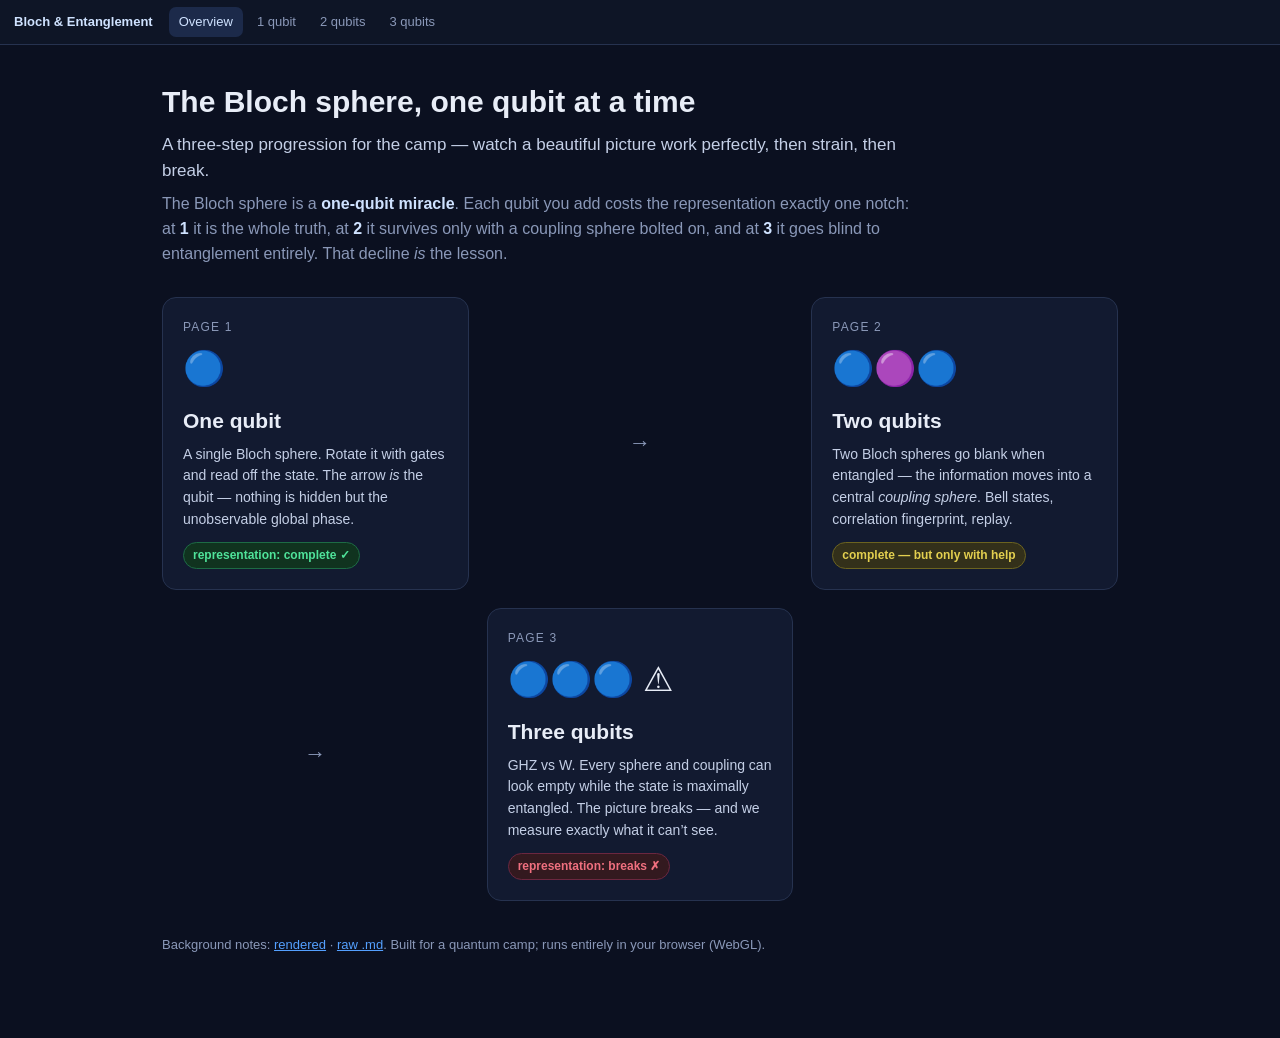
==== docs/index.html @ 5ec2822d "Add interactive Bloch sphere & entanglement camp site A static WebGL (three.js) teaching site for a " ====
<!DOCTYPE html>
<html lang="en">
<head>
<meta charset="UTF-8" />
<meta name="viewport" content="width=device-width, initial-scale=1.0" />
<title>Bloch Spheres &amp; Entanglement — a 1 → 2 → 3 qubit progression</title>
<style>
  :root{--bg:#0b1020;--panel:#121a30;--panel2:#0e1526;--ink:#e8edf7;--muted:#8a98b8;--line:#26324f;--b:#54a0ff}
  *{box-sizing:border-box}
  html,body{margin:0;background:var(--bg);color:var(--ink);
    font-family:-apple-system,BlinkMacSystemFont,"Segoe UI",Roboto,Helvetica,Arial,sans-serif;line-height:1.55}
  .qnav{display:flex;align-items:center;gap:4px;padding:7px 14px;background:#0e1526;
    border-bottom:1px solid #26324f;font-size:13px}
  .qnav .brand{font-weight:700;color:#cfe2ff;margin-right:12px}
  .qnav a{color:#8a98b8;text-decoration:none;padding:5px 10px;border-radius:7px}
  .qnav a:hover{background:#16203a;color:#cfe2ff}
  .qnav a.active{background:#1c2a4a;color:#cfe2ff}
  .wrap{max-width:1000px;margin:0 auto;padding:34px 22px 70px}
  h1{font-size:30px;margin:0 0 6px}
  .lede{color:#c4cfe6;font-size:17px;max-width:760px;margin:0 0 8px}
  .thesis{color:var(--muted);max-width:760px;margin:0 0 30px}
  .thesis b{color:#cfe2ff}
  .cards{display:grid;grid-template-columns:repeat(auto-fit,minmax(260px,1fr));gap:18px}
  a.card{display:block;text-decoration:none;color:inherit;background:var(--panel);
    border:1px solid var(--line);border-radius:14px;padding:20px;transition:.14s}
  a.card:hover{border-color:#46598f;transform:translateY(-2px);background:#16203a}
  .card .n{font-size:12px;letter-spacing:.1em;text-transform:uppercase;color:var(--muted)}
  .card h2{font-size:21px;margin:4px 0 6px}
  .card .viz{font-size:34px;margin:6px 0 10px}
  .card p{color:#c4cfe6;font-size:14px;margin:0 0 12px}
  .tag{display:inline-block;font-size:12px;font-weight:600;padding:3px 9px;border-radius:20px}
  .tag.ok{background:#10331f;color:#4fe39a;border:1px solid #1d6b45}
  .tag.edge{background:#33301a;color:#e3cf4f;border:1px solid #6b6320}
  .tag.fail{background:#33191f;color:#f0707f;border:1px solid #6b2740}
  .arrow{color:var(--muted);font-size:22px;align-self:center;text-align:center}
  .foot{margin-top:34px;color:var(--muted);font-size:13px}
  .foot a{color:var(--b)}
  @media(max-width:840px){.arrow{display:none}}
</style>
</head>
<body>
<nav class="qnav">
  <span class="brand">Bloch &amp; Entanglement</span>
  <a href="index.html" class="active">Overview</a>
  <a href="one-qubit.html">1 qubit</a>
  <a href="two-qubit.html">2 qubits</a>
  <a href="three-qubit.html">3 qubits</a>
</nav>
<div class="wrap">
  <h1>The Bloch sphere, one qubit at a time</h1>
  <p class="lede">A three-step progression for the camp — watch a beautiful picture work perfectly,
    then strain, then break.</p>
  <p class="thesis">The Bloch sphere is a <b>one-qubit miracle</b>. Each qubit you add costs the
    representation exactly one notch: at <b>1</b> it is the whole truth, at <b>2</b> it survives only
    with a coupling sphere bolted on, and at <b>3</b> it goes blind to entanglement entirely. That
    decline <em>is</em> the lesson.</p>

  <div class="cards">
    <a class="card" href="one-qubit.html">
      <div class="n">Page 1</div>
      <div class="viz">🔵</div>
      <h2>One qubit</h2>
      <p>A single Bloch sphere. Rotate it with gates and read off the state. The arrow <em>is</em>
        the qubit — nothing is hidden but the unobservable global phase.</p>
      <span class="tag ok">representation: complete ✓</span>
    </a>

    <div class="arrow">→</div>

    <a class="card" href="two-qubit.html">
      <div class="n">Page 2</div>
      <div class="viz">🔵🟣🔵</div>
      <h2>Two qubits</h2>
      <p>Two Bloch spheres go blank when entangled — the information moves into a central
        <em>coupling sphere</em>. Bell states, correlation fingerprint, replay.</p>
      <span class="tag edge">complete — but only with help</span>
    </a>

    <div class="arrow">→</div>

    <a class="card" href="three-qubit.html">
      <div class="n">Page 3</div>
      <div class="viz">🔵🔵🔵 ⚠</div>
      <h2>Three qubits</h2>
      <p>GHZ vs W. Every sphere and coupling can look empty while the state is maximally entangled.
        The picture breaks — and we measure exactly what it can’t see.</p>
      <span class="tag fail">representation: breaks ✗</span>
    </a>
  </div>

  <p class="foot">Background notes: <a href="notes.html">rendered</a> ·
    <a href="bloch-sphere-and-entanglement.md">raw .md</a>. Built for a quantum camp; runs entirely
    in your browser (WebGL).</p>
</div>
</body>
</html>
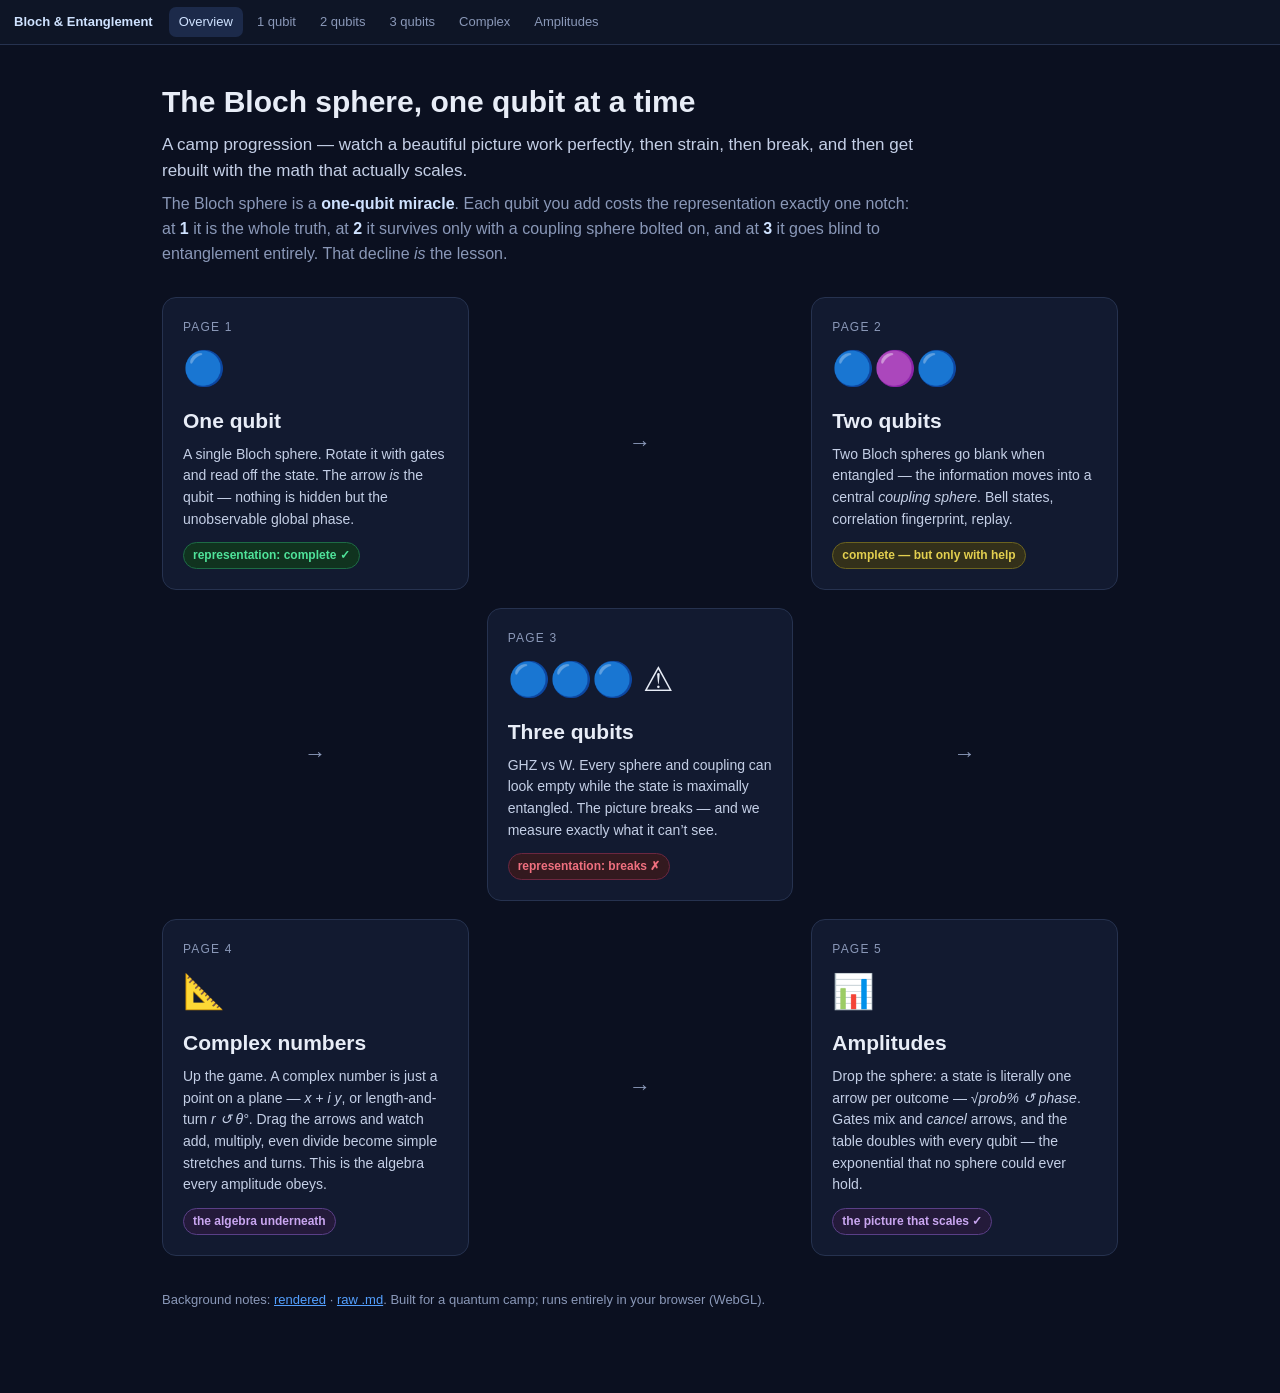
==== commit bb28265a: "Add Complex & Amplitudes pages, wire site-wide navigation New foundation pages extending the Bloch p" ====
--- a/docs/index.html
+++ b/docs/index.html
@@ -32,6 +32,7 @@
   .tag.ok{background:#10331f;color:#4fe39a;border:1px solid #1d6b45}
   .tag.edge{background:#33301a;color:#e3cf4f;border:1px solid #6b6320}
   .tag.fail{background:#33191f;color:#f0707f;border:1px solid #6b2740}
+  .tag.found{background:#241a3a;color:#c9a6f0;border:1px solid #5a3f87}
   .arrow{color:var(--muted);font-size:22px;align-self:center;text-align:center}
   .foot{margin-top:34px;color:var(--muted);font-size:13px}
   .foot a{color:var(--b)}
@@ -45,11 +46,13 @@
   <a href="one-qubit.html">1 qubit</a>
   <a href="two-qubit.html">2 qubits</a>
   <a href="three-qubit.html">3 qubits</a>
+  <a href="complex.html">Complex</a>
+  <a href="amplitudes.html">Amplitudes</a>
 </nav>
 <div class="wrap">
   <h1>The Bloch sphere, one qubit at a time</h1>
-  <p class="lede">A three-step progression for the camp — watch a beautiful picture work perfectly,
-    then strain, then break.</p>
+  <p class="lede">A camp progression — watch a beautiful picture work perfectly, then strain, then
+    break, and then get rebuilt with the math that actually scales.</p>
   <p class="thesis">The Bloch sphere is a <b>one-qubit miracle</b>. Each qubit you add costs the
     representation exactly one notch: at <b>1</b> it is the whole truth, at <b>2</b> it survives only
     with a coupling sphere bolted on, and at <b>3</b> it goes blind to entanglement entirely. That
@@ -86,6 +89,30 @@
         The picture breaks — and we measure exactly what it can’t see.</p>
       <span class="tag fail">representation: breaks ✗</span>
     </a>
+
+    <div class="arrow">→</div>
+
+    <a class="card" href="complex.html">
+      <div class="n">Page 4</div>
+      <div class="viz">📐</div>
+      <h2>Complex numbers</h2>
+      <p>Up the game. A complex number is just a point on a plane — <em>x + i y</em>, or
+        length-and-turn <em>r ↺ θ°</em>. Drag the arrows and watch add, multiply, even divide
+        become simple stretches and turns. This is the algebra every amplitude obeys.</p>
+      <span class="tag found">the algebra underneath</span>
+    </a>
+
+    <div class="arrow">→</div>
+
+    <a class="card" href="amplitudes.html">
+      <div class="n">Page 5</div>
+      <div class="viz">📊</div>
+      <h2>Amplitudes</h2>
+      <p>Drop the sphere: a state is literally one arrow per outcome — <em>√prob% ↺ phase</em>.
+        Gates mix and <em>cancel</em> arrows, and the table doubles with every qubit — the
+        exponential that no sphere could ever hold.</p>
+      <span class="tag found">the picture that scales ✓</span>
+    </a>
   </div>
 
   <p class="foot">Background notes: <a href="notes.html">rendered</a> ·
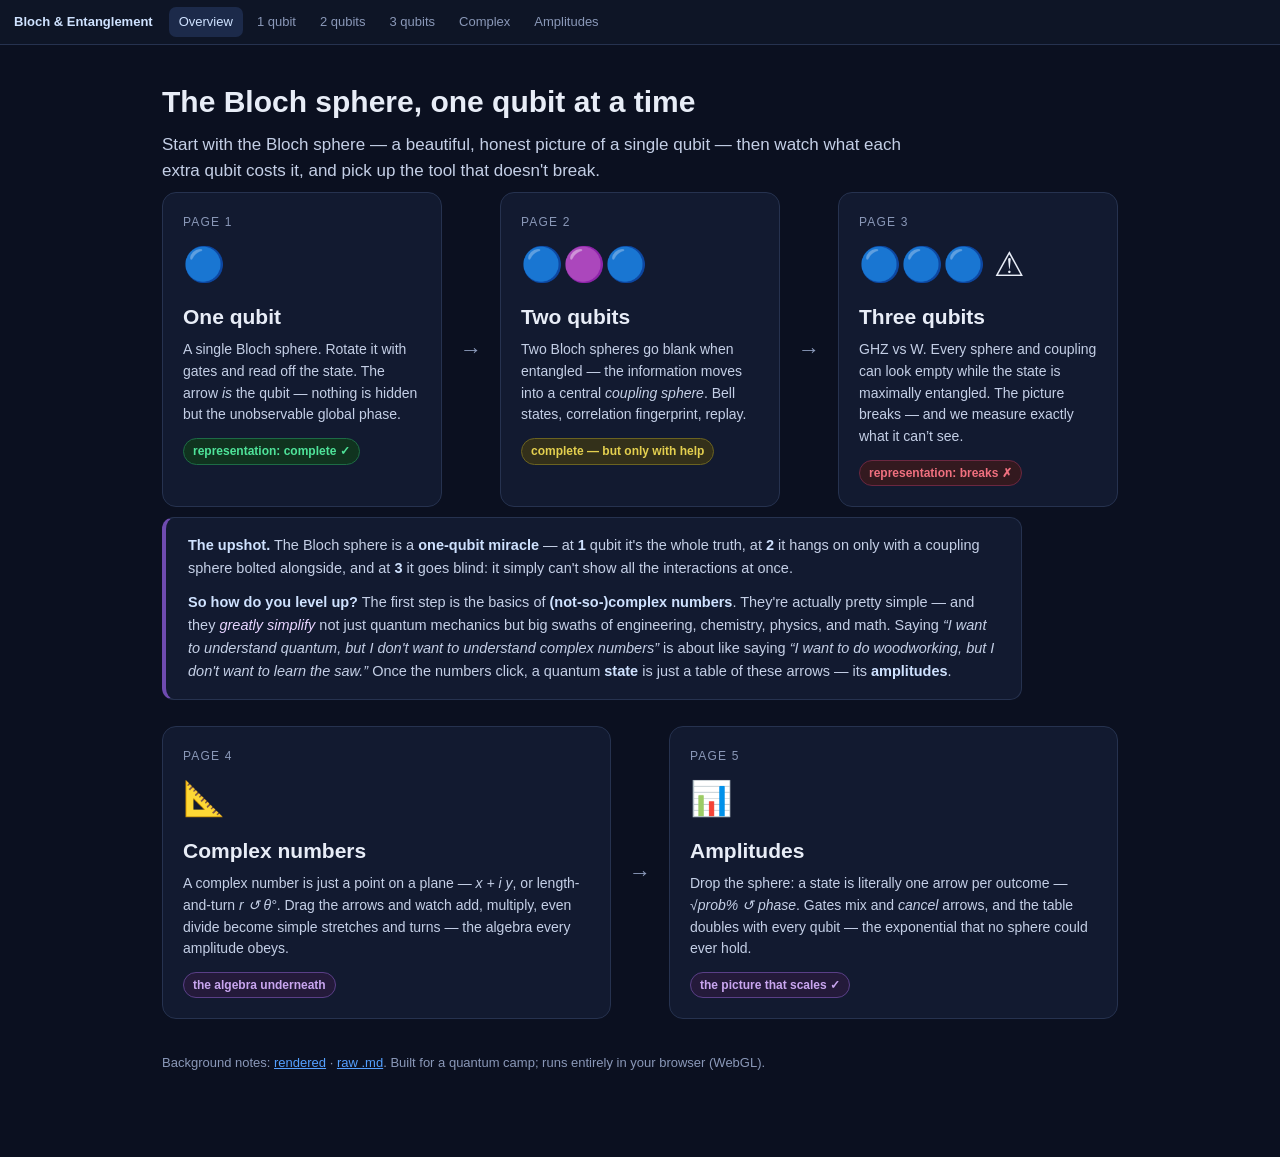
==== commit b453b515: "Restructure overview into Bloch → upshot → level-up flow Group the three Bloch cards, add an "upshot" ====
--- a/docs/index.html
+++ b/docs/index.html
@@ -20,9 +20,14 @@
   .lede{color:#c4cfe6;font-size:17px;max-width:760px;margin:0 0 8px}
   .thesis{color:var(--muted);max-width:760px;margin:0 0 30px}
   .thesis b{color:#cfe2ff}
-  .cards{display:grid;grid-template-columns:repeat(auto-fit,minmax(260px,1fr));gap:18px}
-  a.card{display:block;text-decoration:none;color:inherit;background:var(--panel);
+  .cards{display:flex;flex-wrap:wrap;gap:18px;align-items:stretch;margin-bottom:8px}
+  a.card{flex:1 1 250px;text-decoration:none;color:inherit;background:var(--panel);
     border:1px solid var(--line);border-radius:14px;padding:20px;transition:.14s}
+  .upshot{background:var(--panel);border:1px solid var(--line);border-left:4px solid #6f4bb0;
+    border-radius:12px;padding:16px 22px;margin:10px 0 26px;max-width:860px}
+  .upshot p{margin:0 0 10px;color:#c4cfe6;font-size:14.5px;line-height:1.6}
+  .upshot p:last-child{margin-bottom:0}
+  .upshot b{color:#cfe2ff} .upshot em{font-style:italic;color:#e7d4ff}
   a.card:hover{border-color:#46598f;transform:translateY(-2px);background:#16203a}
   .card .n{font-size:12px;letter-spacing:.1em;text-transform:uppercase;color:var(--muted)}
   .card h2{font-size:21px;margin:4px 0 6px}
@@ -33,7 +38,7 @@
   .tag.edge{background:#33301a;color:#e3cf4f;border:1px solid #6b6320}
   .tag.fail{background:#33191f;color:#f0707f;border:1px solid #6b2740}
   .tag.found{background:#241a3a;color:#c9a6f0;border:1px solid #5a3f87}
-  .arrow{color:var(--muted);font-size:22px;align-self:center;text-align:center}
+  .arrow{flex:0 0 auto;color:var(--muted);font-size:22px;align-self:center;text-align:center}
   .foot{margin-top:34px;color:var(--muted);font-size:13px}
   .foot a{color:var(--b)}
   @media(max-width:840px){.arrow{display:none}}
@@ -51,12 +56,8 @@
 </nav>
 <div class="wrap">
   <h1>The Bloch sphere, one qubit at a time</h1>
-  <p class="lede">A camp progression — watch a beautiful picture work perfectly, then strain, then
-    break, and then get rebuilt with the math that actually scales.</p>
-  <p class="thesis">The Bloch sphere is a <b>one-qubit miracle</b>. Each qubit you add costs the
-    representation exactly one notch: at <b>1</b> it is the whole truth, at <b>2</b> it survives only
-    with a coupling sphere bolted on, and at <b>3</b> it goes blind to entanglement entirely. That
-    decline <em>is</em> the lesson.</p>
+  <p class="lede">Start with the Bloch sphere — a beautiful, honest picture of a single qubit — then
+    watch what each extra qubit costs it, and pick up the tool that doesn't break.</p>
 
   <div class="cards">
     <a class="card" href="one-qubit.html">
@@ -89,16 +90,28 @@
         The picture breaks — and we measure exactly what it can’t see.</p>
       <span class="tag fail">representation: breaks ✗</span>
     </a>
+  </div>
 
-    <div class="arrow">→</div>
+  <div class="upshot">
+    <p><b>The upshot.</b> The Bloch sphere is a <b>one-qubit miracle</b> — at <b>1</b> qubit it's the
+      whole truth, at <b>2</b> it hangs on only with a coupling sphere bolted alongside, and at
+      <b>3</b> it goes blind: it simply can't show all the interactions at once.</p>
+    <p><b>So how do you level up?</b> The first step is the basics of <b>(not-so-)complex numbers</b>.
+      They're actually pretty simple — and they <em>greatly simplify</em> not just quantum mechanics
+      but big swaths of engineering, chemistry, physics, and math. Saying <i>“I want to understand
+      quantum, but I don't want to understand complex numbers”</i> is about like saying <i>“I want
+      to do woodworking, but I don't want to learn the saw.”</i> Once the numbers click, a quantum
+      <b>state</b> is just a table of these arrows — its <b>amplitudes</b>.</p>
+  </div>
 
+  <div class="cards">
     <a class="card" href="complex.html">
       <div class="n">Page 4</div>
       <div class="viz">📐</div>
       <h2>Complex numbers</h2>
-      <p>Up the game. A complex number is just a point on a plane — <em>x + i y</em>, or
-        length-and-turn <em>r ↺ θ°</em>. Drag the arrows and watch add, multiply, even divide
-        become simple stretches and turns. This is the algebra every amplitude obeys.</p>
+      <p>A complex number is just a point on a plane — <em>x + i y</em>, or length-and-turn
+        <em>r ↺ θ°</em>. Drag the arrows and watch add, multiply, even divide become simple
+        stretches and turns — the algebra every amplitude obeys.</p>
       <span class="tag found">the algebra underneath</span>
     </a>
 
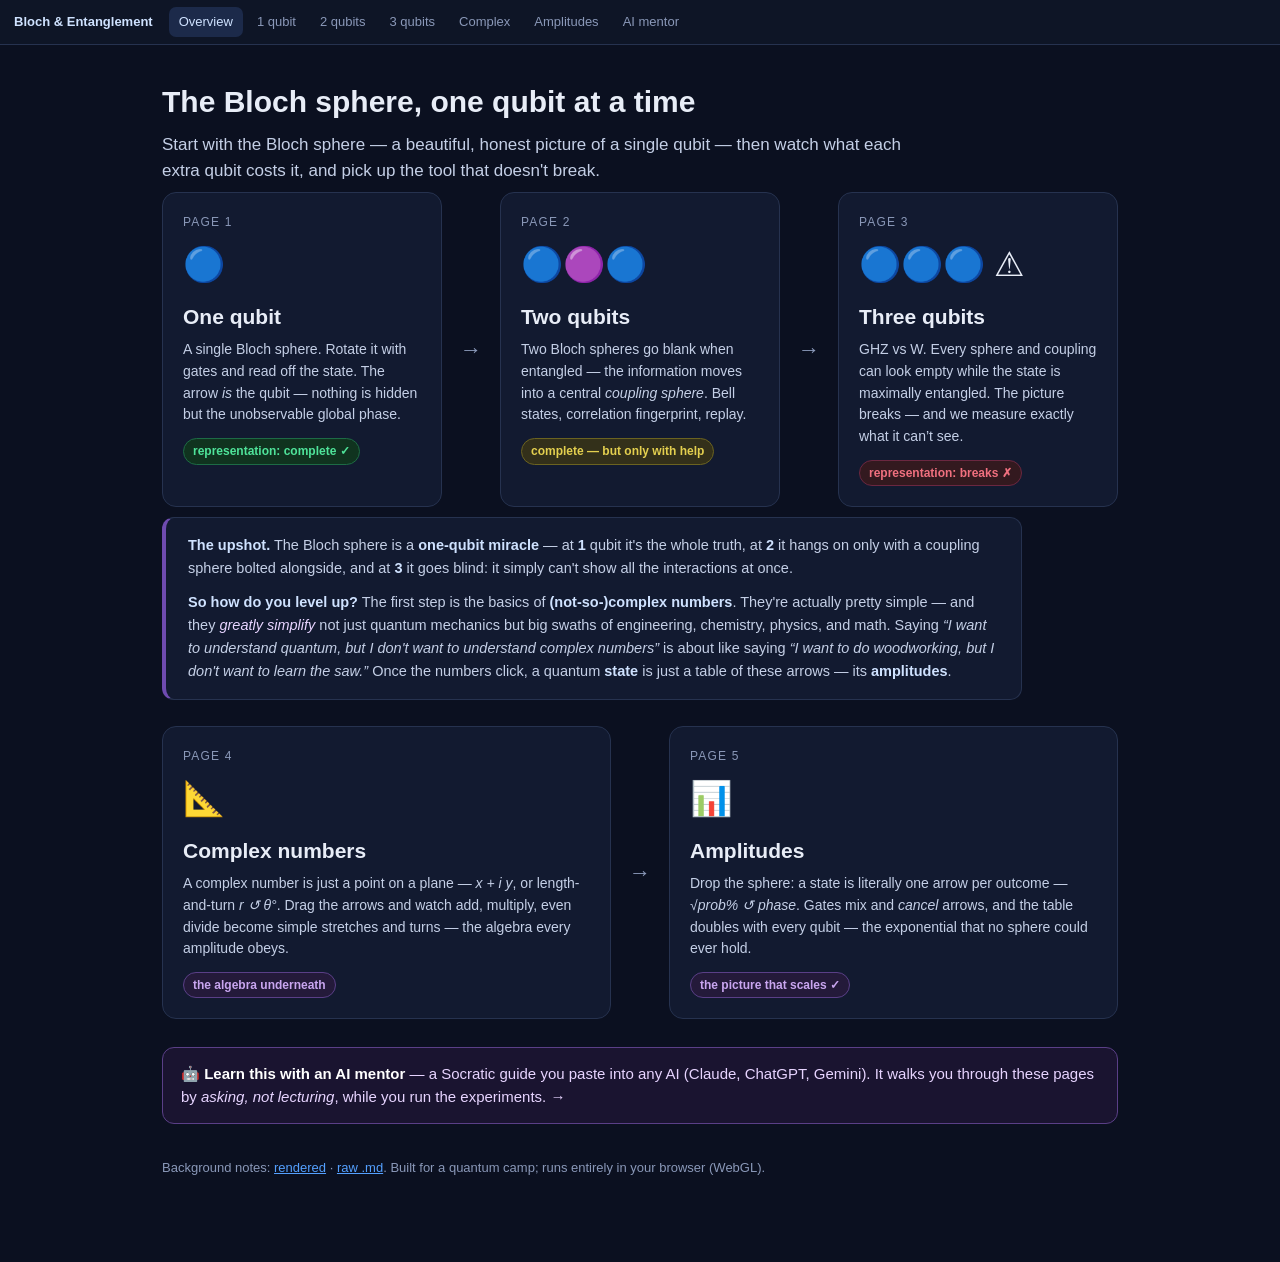
==== commit 553854b3: "Add discoverable AI-mentor guide for Socratic, self-paced learning A copy-paste system prompt that t" ====
--- a/docs/index.html
+++ b/docs/index.html
@@ -41,6 +41,9 @@
   .arrow{flex:0 0 auto;color:var(--muted);font-size:22px;align-self:center;text-align:center}
   .foot{margin-top:34px;color:var(--muted);font-size:13px}
   .foot a{color:var(--b)}
+  a.mentor{display:block;margin:28px 0 0;padding:15px 18px;background:#1a1430;border:1px solid #5a3f87;border-radius:12px;color:#e7d4ff;text-decoration:none;font-size:15px;line-height:1.5;transition:.14s}
+  a.mentor:hover{background:#221a3e;border-color:#7d5cc0;transform:translateY(-1px)}
+  a.mentor b{color:#fff}
   @media(max-width:840px){.arrow{display:none}}
 </style>
 </head>
@@ -53,6 +56,7 @@
   <a href="three-qubit.html">3 qubits</a>
   <a href="complex.html">Complex</a>
   <a href="amplitudes.html">Amplitudes</a>
+  <a href="ai-mentor.html">AI mentor</a>
 </nav>
 <div class="wrap">
   <h1>The Bloch sphere, one qubit at a time</h1>
@@ -128,6 +132,10 @@
     </a>
   </div>
 
+  <a class="mentor" href="ai-mentor.html">🤖 <b>Learn this with an AI mentor</b> — a Socratic guide you paste into any AI
+    (Claude, ChatGPT, Gemini). It walks you through these pages by <em>asking, not lecturing</em>, while you run the
+    experiments. →</a>
+
   <p class="foot">Background notes: <a href="notes.html">rendered</a> ·
     <a href="bloch-sphere-and-entanglement.md">raw .md</a>. Built for a quantum camp; runs entirely
     in your browser (WebGL).</p>
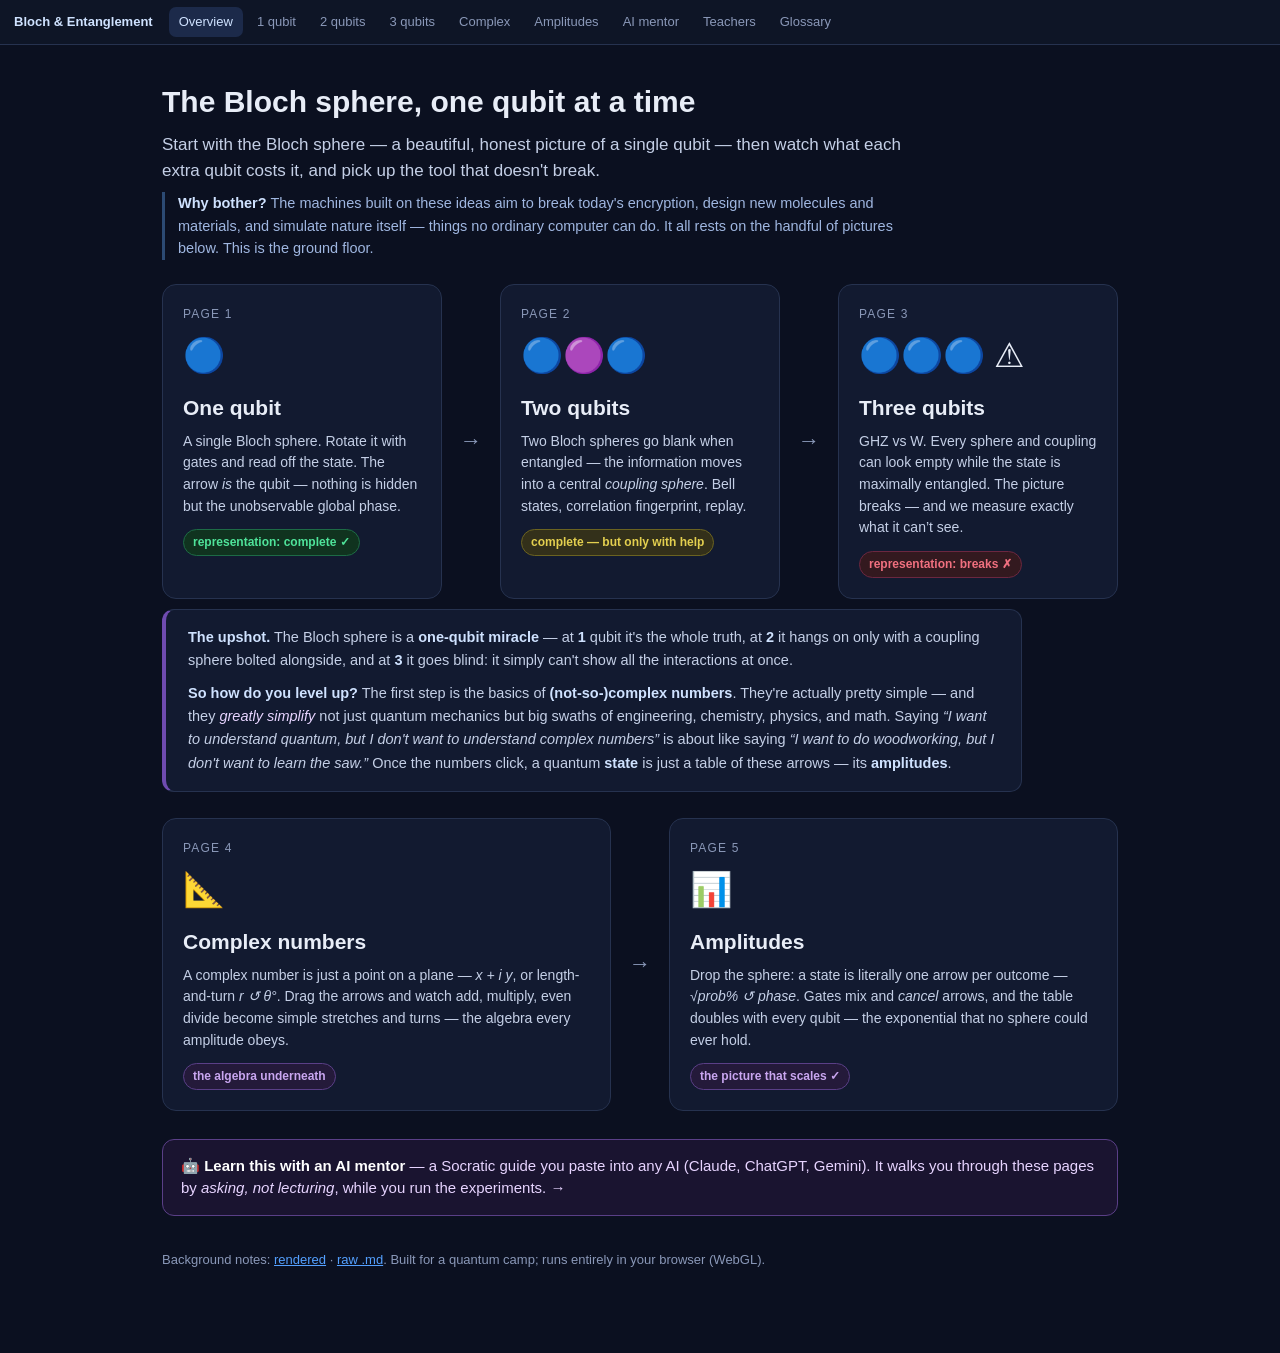
==== commit dabf3f7e: "Classroom-readiness pass: offline, shareable, responsive, teachable Eight changes through the "tool " ====
--- a/docs/index.html
+++ b/docs/index.html
@@ -3,6 +3,7 @@
 <head>
 <meta charset="UTF-8" />
 <meta name="viewport" content="width=device-width, initial-scale=1.0" />
+<link rel="icon" href="favicon.svg" />
 <title>Bloch Spheres &amp; Entanglement — a 1 → 2 → 3 qubit progression</title>
 <style>
   :root{--bg:#0b1020;--panel:#121a30;--panel2:#0e1526;--ink:#e8edf7;--muted:#8a98b8;--line:#26324f;--b:#54a0ff}
@@ -18,6 +19,8 @@
   .wrap{max-width:1000px;margin:0 auto;padding:34px 22px 70px}
   h1{font-size:30px;margin:0 0 6px}
   .lede{color:#c4cfe6;font-size:17px;max-width:760px;margin:0 0 8px}
+  .why{color:#9fb6e0;font-size:14.5px;max-width:760px;margin:0 0 24px;border-left:3px solid #2c4a73;padding-left:13px;line-height:1.55}
+  .why b{color:#cfe2ff}
   .thesis{color:var(--muted);max-width:760px;margin:0 0 30px}
   .thesis b{color:#cfe2ff}
   .cards{display:flex;flex-wrap:wrap;gap:18px;align-items:stretch;margin-bottom:8px}
@@ -45,6 +48,7 @@
   a.mentor:hover{background:#221a3e;border-color:#7d5cc0;transform:translateY(-1px)}
   a.mentor b{color:#fff}
   @media(max-width:840px){.arrow{display:none}}
+  @media(max-width:560px){.wrap{padding:20px 16px 60px}h1{font-size:24px}.lede{font-size:15px}}
 </style>
 </head>
 <body>
@@ -57,11 +61,16 @@
   <a href="complex.html">Complex</a>
   <a href="amplitudes.html">Amplitudes</a>
   <a href="ai-mentor.html">AI mentor</a>
+  <a href="reader.html?doc=teachers.md">Teachers</a>
+  <a href="reader.html?doc=glossary.md">Glossary</a>
 </nav>
 <div class="wrap">
   <h1>The Bloch sphere, one qubit at a time</h1>
   <p class="lede">Start with the Bloch sphere — a beautiful, honest picture of a single qubit — then
     watch what each extra qubit costs it, and pick up the tool that doesn't break.</p>
+  <p class="why"><b>Why bother?</b> The machines built on these ideas aim to break today's encryption,
+    design new molecules and materials, and simulate nature itself — things no ordinary computer can do.
+    It all rests on the handful of pictures below. This is the ground floor.</p>
 
   <div class="cards">
     <a class="card" href="one-qubit.html">
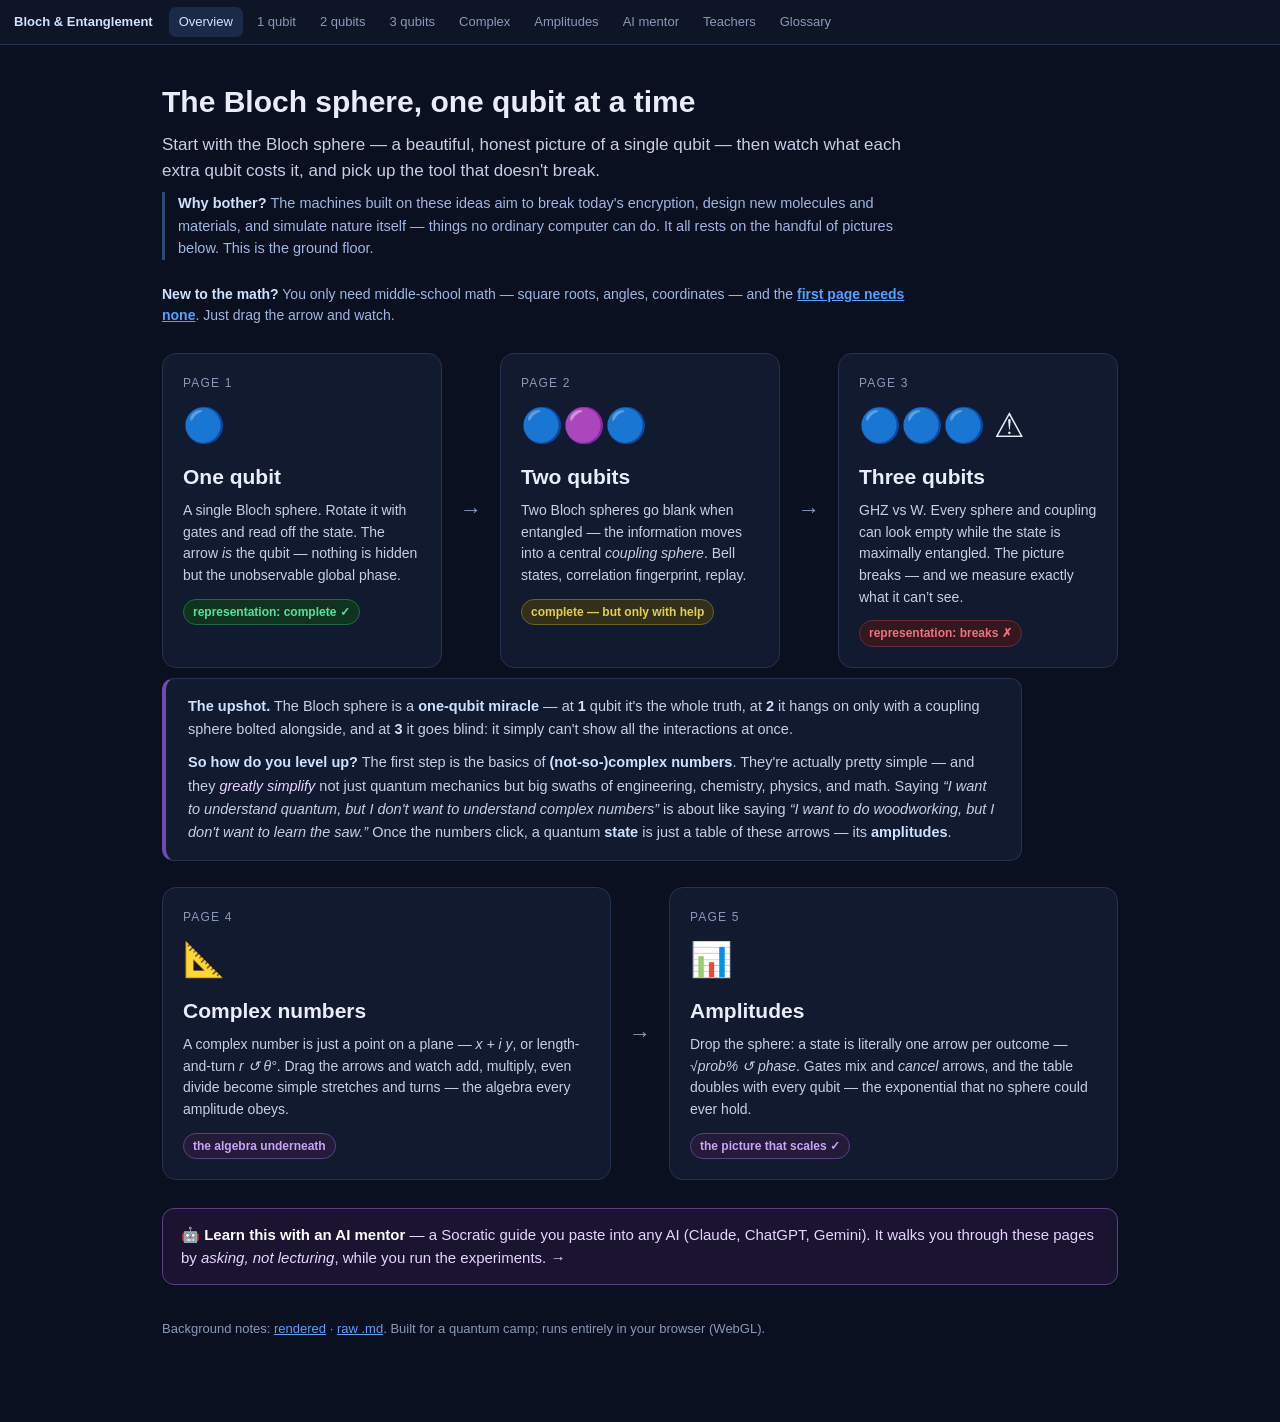
==== commit d743a26f: "Add measurement to the Bloch pages; lower the math bar + on-ramp - qlib measure(state): collapse to " ====
--- a/docs/index.html
+++ b/docs/index.html
@@ -21,6 +21,8 @@
   .lede{color:#c4cfe6;font-size:17px;max-width:760px;margin:0 0 8px}
   .why{color:#9fb6e0;font-size:14.5px;max-width:760px;margin:0 0 24px;border-left:3px solid #2c4a73;padding-left:13px;line-height:1.55}
   .why b{color:#cfe2ff}
+  .start{color:#9fb6e0;font-size:14px;max-width:760px;margin:0 0 26px}
+  .start b{color:#cfe2ff} .start a{color:var(--b);font-weight:600}
   .thesis{color:var(--muted);max-width:760px;margin:0 0 30px}
   .thesis b{color:#cfe2ff}
   .cards{display:flex;flex-wrap:wrap;gap:18px;align-items:stretch;margin-bottom:8px}
@@ -71,6 +73,8 @@
   <p class="why"><b>Why bother?</b> The machines built on these ideas aim to break today's encryption,
     design new molecules and materials, and simulate nature itself — things no ordinary computer can do.
     It all rests on the handful of pictures below. This is the ground floor.</p>
+  <p class="start"><b>New to the math?</b> You only need middle-school math — square roots, angles, coordinates —
+    and the <a href="one-qubit.html">first page needs none</a>. Just drag the arrow and watch.</p>
 
   <div class="cards">
     <a class="card" href="one-qubit.html">
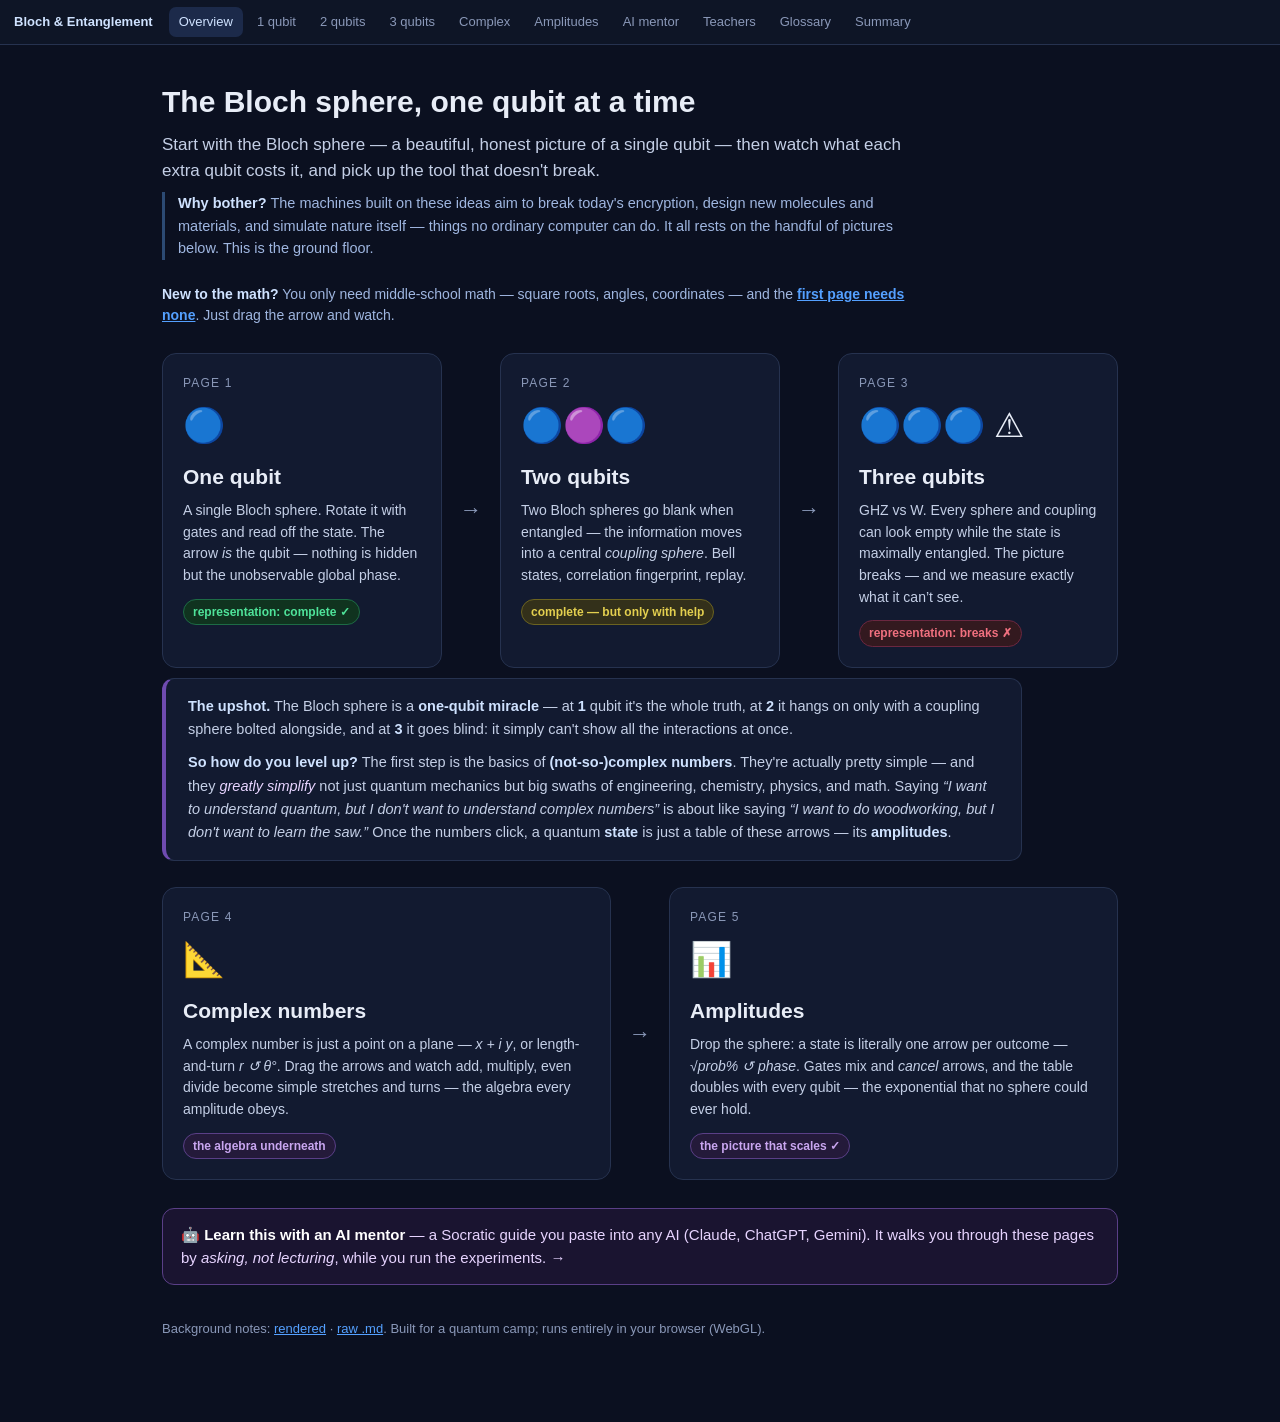
==== commit 2d2355a8: "Add site-map summary; complex zero-dot + conjugate lesson - summary.md: one-page map of the arc, eve" ====
--- a/docs/index.html
+++ b/docs/index.html
@@ -65,6 +65,7 @@
   <a href="ai-mentor.html">AI mentor</a>
   <a href="reader.html?doc=teachers.md">Teachers</a>
   <a href="reader.html?doc=glossary.md">Glossary</a>
+  <a href="reader.html?doc=summary.md">Summary</a>
 </nav>
 <div class="wrap">
   <h1>The Bloch sphere, one qubit at a time</h1>
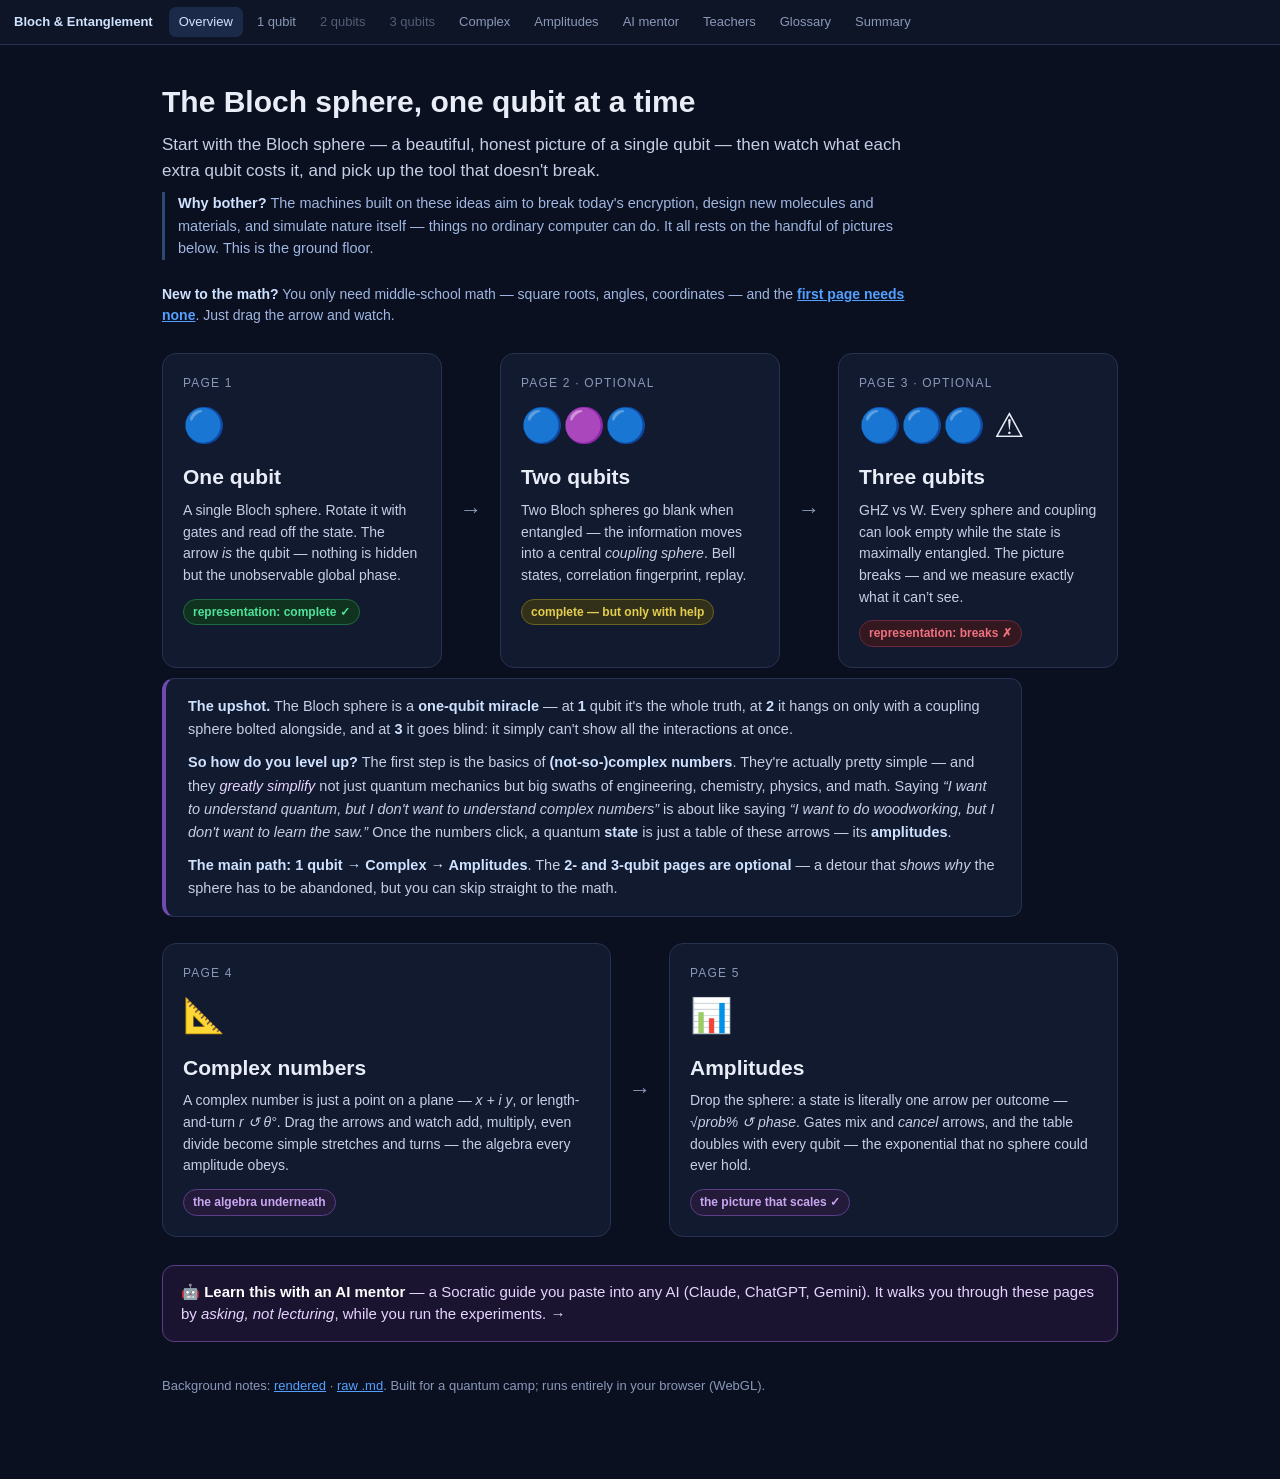
==== commit ff6e3d4d: "Mark the 2- and 3-qubit pages optional; main path is 1q → Complex → Amplitudes - Overview: "Page 2/3" ====
--- a/docs/index.html
+++ b/docs/index.html
@@ -15,6 +15,7 @@
   .qnav .brand{font-weight:700;color:#cfe2ff;margin-right:12px}
   .qnav a{color:#8a98b8;text-decoration:none;padding:5px 10px;border-radius:7px}
   .qnav a:hover{background:#16203a;color:#cfe2ff}
+  .qnav a.opt{opacity:.55}
   .qnav a.active{background:#1c2a4a;color:#cfe2ff}
   .wrap{max-width:1000px;margin:0 auto;padding:34px 22px 70px}
   h1{font-size:30px;margin:0 0 6px}
@@ -58,8 +59,8 @@
   <span class="brand">Bloch &amp; Entanglement</span>
   <a href="index.html" class="active">Overview</a>
   <a href="one-qubit.html">1 qubit</a>
-  <a href="two-qubit.html">2 qubits</a>
-  <a href="three-qubit.html">3 qubits</a>
+  <a href="two-qubit.html" class="opt">2 qubits</a>
+  <a href="three-qubit.html" class="opt">3 qubits</a>
   <a href="complex.html">Complex</a>
   <a href="amplitudes.html">Amplitudes</a>
   <a href="ai-mentor.html">AI mentor</a>
@@ -90,7 +91,7 @@
     <div class="arrow">→</div>
 
     <a class="card" href="two-qubit.html">
-      <div class="n">Page 2</div>
+      <div class="n">Page 2 · optional</div>
       <div class="viz">🔵🟣🔵</div>
       <h2>Two qubits</h2>
       <p>Two Bloch spheres go blank when entangled — the information moves into a central
@@ -101,7 +102,7 @@
     <div class="arrow">→</div>
 
     <a class="card" href="three-qubit.html">
-      <div class="n">Page 3</div>
+      <div class="n">Page 3 · optional</div>
       <div class="viz">🔵🔵🔵 ⚠</div>
       <h2>Three qubits</h2>
       <p>GHZ vs W. Every sphere and coupling can look empty while the state is maximally entangled.
@@ -120,6 +121,9 @@
       quantum, but I don't want to understand complex numbers”</i> is about like saying <i>“I want
       to do woodworking, but I don't want to learn the saw.”</i> Once the numbers click, a quantum
       <b>state</b> is just a table of these arrows — its <b>amplitudes</b>.</p>
+    <p><b>The main path:</b> <b>1 qubit → Complex → Amplitudes</b>. The <b>2- and 3-qubit pages are
+      optional</b> — a detour that <i>shows why</i> the sphere has to be abandoned, but you can skip
+      straight to the math.</p>
   </div>
 
   <div class="cards">
